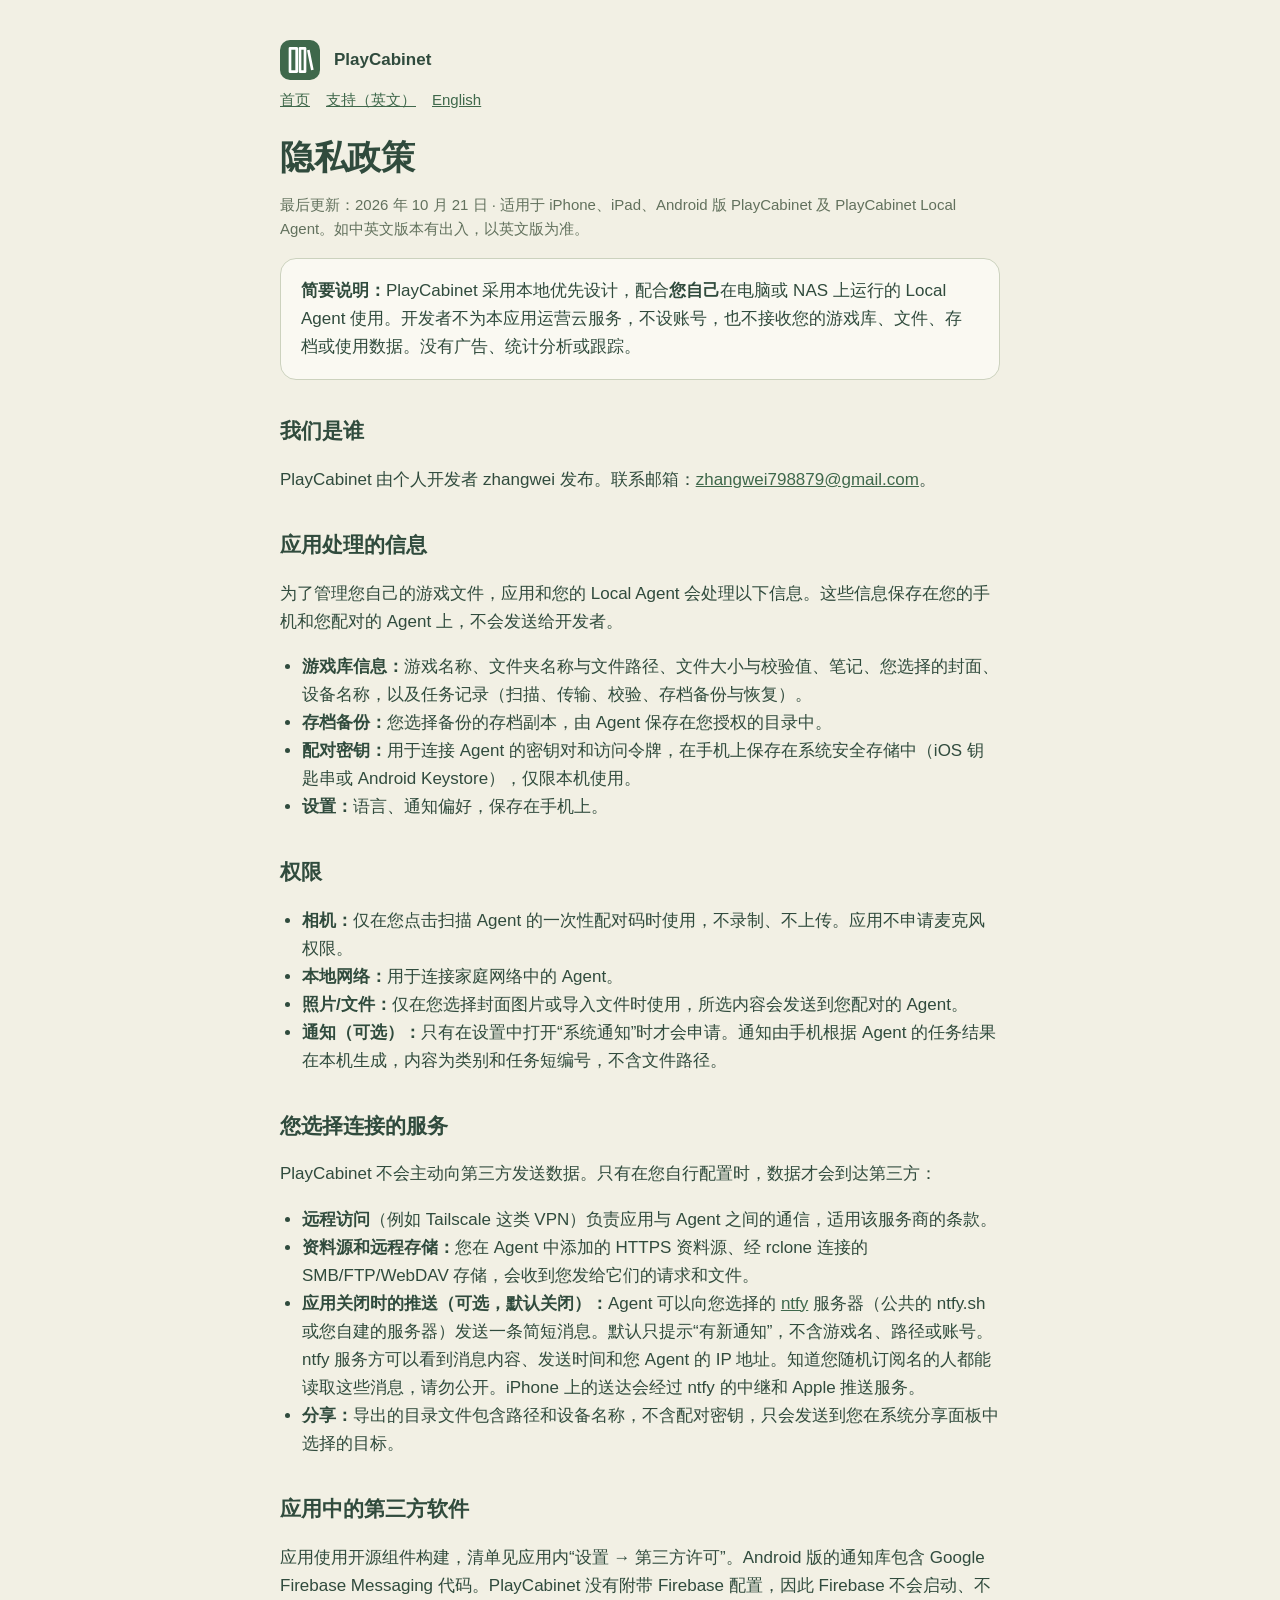
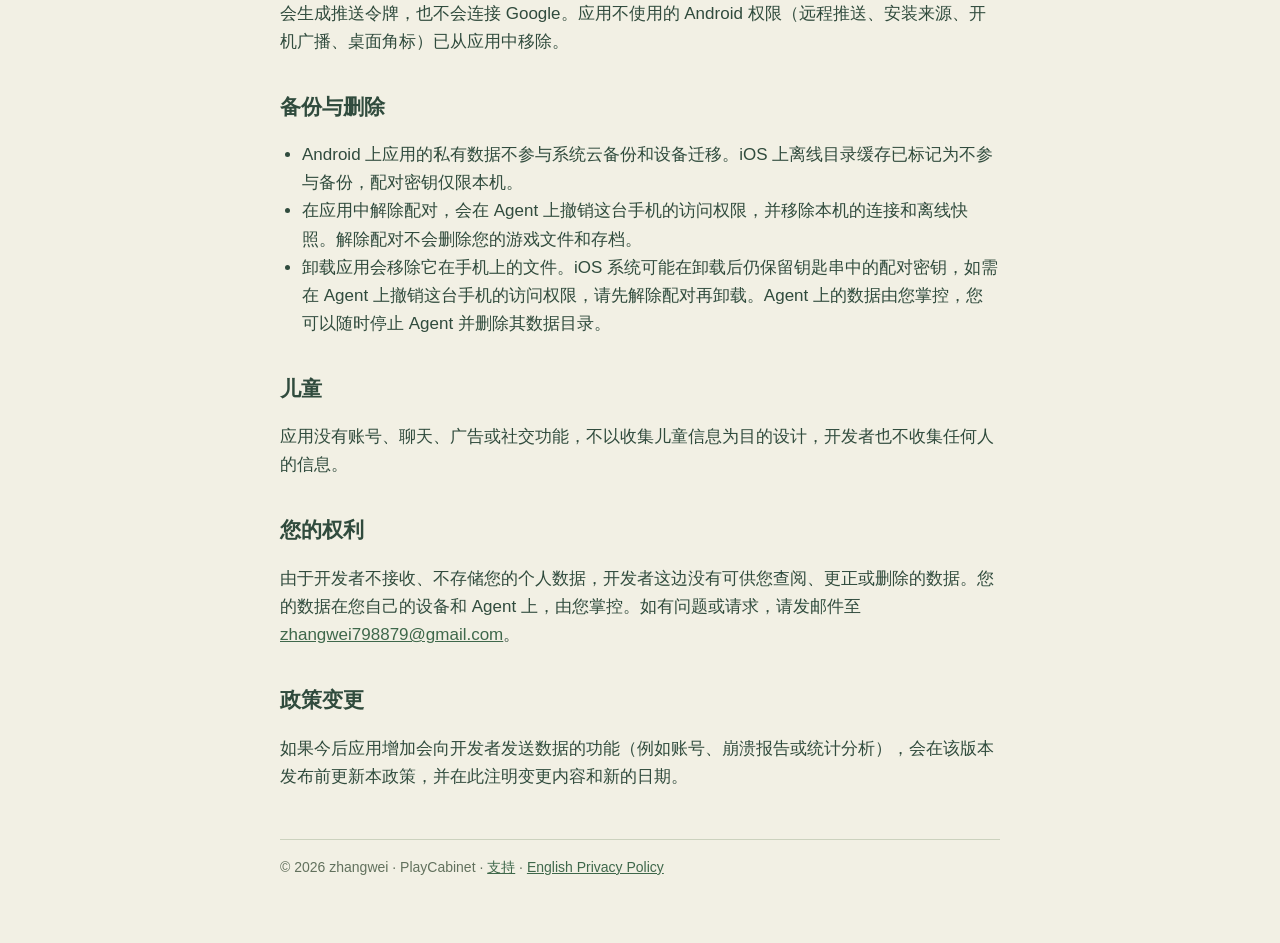
==== privacy-zh.html @ b98efe16 "PlayCabinet privacy policy and support pages" ====
<!doctype html>
<html lang="zh-CN">
<head>
<meta charset="utf-8">
<meta name="viewport" content="width=device-width,initial-scale=1">
<title>PlayCabinet 隐私政策</title>
<link rel="stylesheet" href="style.css">
</head>
<body><main>
<header>
<svg width="40" height="40" viewBox="0 0 24 24" aria-hidden="true"><rect width="24" height="24" rx="6" fill="#3F684B"/><path d="M6 5h4v14H6z M12 5h3v14h-3z M17 6l2.4 12" fill="none" stroke="#fff" stroke-width="1.6" stroke-linejoin="round"/></svg>
<div><strong>PlayCabinet</strong></div>
</header>
<nav class="top"><a href="index.html">首页</a><a href="support.html">支持（英文）</a><a href="privacy.html">English</a></nav>
<h1>隐私政策</h1>
<p class="muted">最后更新：2026 年 10 月 21 日 · 适用于 iPhone、iPad、Android 版 PlayCabinet 及 PlayCabinet Local Agent。如中英文版本有出入，以英文版为准。</p>

<div class="card"><strong>简要说明：</strong>PlayCabinet 采用本地优先设计，配合<strong>您自己</strong>在电脑或 NAS 上运行的 Local Agent 使用。开发者不为本应用运营云服务，不设账号，也不接收您的游戏库、文件、存档或使用数据。没有广告、统计分析或跟踪。</div>

<h2>我们是谁</h2>
<p>PlayCabinet 由个人开发者 zhangwei 发布。联系邮箱：<a href="mailto:zhangwei798879@gmail.com">zhangwei798879@gmail.com</a>。</p>

<h2>应用处理的信息</h2>
<p>为了管理您自己的游戏文件，应用和您的 Local Agent 会处理以下信息。这些信息保存在您的手机和您配对的 Agent 上，不会发送给开发者。</p>
<ul>
<li><strong>游戏库信息：</strong>游戏名称、文件夹名称与文件路径、文件大小与校验值、笔记、您选择的封面、设备名称，以及任务记录（扫描、传输、校验、存档备份与恢复）。</li>
<li><strong>存档备份：</strong>您选择备份的存档副本，由 Agent 保存在您授权的目录中。</li>
<li><strong>配对密钥：</strong>用于连接 Agent 的密钥对和访问令牌，在手机上保存在系统安全存储中（iOS 钥匙串或 Android Keystore），仅限本机使用。</li>
<li><strong>设置：</strong>语言、通知偏好，保存在手机上。</li>
</ul>

<h2>权限</h2>
<ul>
<li><strong>相机：</strong>仅在您点击扫描 Agent 的一次性配对码时使用，不录制、不上传。应用不申请麦克风权限。</li>
<li><strong>本地网络：</strong>用于连接家庭网络中的 Agent。</li>
<li><strong>照片/文件：</strong>仅在您选择封面图片或导入文件时使用，所选内容会发送到您配对的 Agent。</li>
<li><strong>通知（可选）：</strong>只有在设置中打开“系统通知”时才会申请。通知由手机根据 Agent 的任务结果在本机生成，内容为类别和任务短编号，不含文件路径。</li>
</ul>

<h2>您选择连接的服务</h2>
<p>PlayCabinet 不会主动向第三方发送数据。只有在您自行配置时，数据才会到达第三方：</p>
<ul>
<li><strong>远程访问</strong>（例如 Tailscale 这类 VPN）负责应用与 Agent 之间的通信，适用该服务商的条款。</li>
<li><strong>资料源和远程存储：</strong>您在 Agent 中添加的 HTTPS 资料源、经 rclone 连接的 SMB/FTP/WebDAV 存储，会收到您发给它们的请求和文件。</li>
<li><strong>应用关闭时的推送（可选，默认关闭）：</strong>Agent 可以向您选择的 <a href="https://ntfy.sh">ntfy</a> 服务器（公共的 ntfy.sh 或您自建的服务器）发送一条简短消息。默认只提示“有新通知”，不含游戏名、路径或账号。ntfy 服务方可以看到消息内容、发送时间和您 Agent 的 IP 地址。知道您随机订阅名的人都能读取这些消息，请勿公开。iPhone 上的送达会经过 ntfy 的中继和 Apple 推送服务。</li>
<li><strong>分享：</strong>导出的目录文件包含路径和设备名称，不含配对密钥，只会发送到您在系统分享面板中选择的目标。</li>
</ul>

<h2>应用中的第三方软件</h2>
<p>应用使用开源组件构建，清单见应用内“设置 → 第三方许可”。Android 版的通知库包含 Google Firebase Messaging 代码。PlayCabinet 没有附带 Firebase 配置，因此 Firebase 不会启动、不会生成推送令牌，也不会连接 Google。应用不使用的 Android 权限（远程推送、安装来源、开机广播、桌面角标）已从应用中移除。</p>

<h2>备份与删除</h2>
<ul>
<li>Android 上应用的私有数据不参与系统云备份和设备迁移。iOS 上离线目录缓存已标记为不参与备份，配对密钥仅限本机。</li>
<li>在应用中解除配对，会在 Agent 上撤销这台手机的访问权限，并移除本机的连接和离线快照。解除配对不会删除您的游戏文件和存档。</li>
<li>卸载应用会移除它在手机上的文件。iOS 系统可能在卸载后仍保留钥匙串中的配对密钥，如需在 Agent 上撤销这台手机的访问权限，请先解除配对再卸载。Agent 上的数据由您掌控，您可以随时停止 Agent 并删除其数据目录。</li>
</ul>

<h2>儿童</h2>
<p>应用没有账号、聊天、广告或社交功能，不以收集儿童信息为目的设计，开发者也不收集任何人的信息。</p>

<h2>您的权利</h2>
<p>由于开发者不接收、不存储您的个人数据，开发者这边没有可供您查阅、更正或删除的数据。您的数据在您自己的设备和 Agent 上，由您掌控。如有问题或请求，请发邮件至 <a href="mailto:zhangwei798879@gmail.com">zhangwei798879@gmail.com</a>。</p>

<h2>政策变更</h2>
<p>如果今后应用增加会向开发者发送数据的功能（例如账号、崩溃报告或统计分析），会在该版本发布前更新本政策，并在此注明变更内容和新的日期。</p>

<footer>© 2026 zhangwei · PlayCabinet · <a href="support.html">支持</a> · <a href="privacy.html">English Privacy Policy</a></footer>
</main></body>
</html>
---- style.css ----
:root{--bg:#F2F0E4;--panel:#FAF9F2;--line:#CCD2BE;--text:#304B3D;--muted:#62715D;--accent:#3F684B;--warn:#8A5A25}
@media (prefers-color-scheme:dark){:root{--bg:#141A16;--panel:#1C241F;--line:#2F3C33;--text:#E4EBE2;--muted:#A3B09F;--accent:#8FC08A;--warn:#E1B36B}}
*{box-sizing:border-box}html{-webkit-text-size-adjust:100%}
body{margin:0;background:var(--bg);color:var(--text);font:17px/1.65 -apple-system,BlinkMacSystemFont,"Segoe UI",Roboto,"PingFang SC","Noto Sans SC",sans-serif}
main{max-width:760px;margin:0 auto;padding:40px 20px 64px}
header{display:flex;align-items:center;gap:14px;margin-bottom:8px}
header svg{flex:none}
h1{font-size:34px;line-height:1.2;margin:8px 0 6px;letter-spacing:-.3px}
h2{font-size:21px;margin:34px 0 8px}
h3{font-size:17px;margin:20px 0 4px}
p,li{color:var(--text)}.muted{color:var(--muted);font-size:15px}
a{color:var(--accent)}nav.top{display:flex;gap:16px;flex-wrap:wrap;font-size:15px;margin:6px 0 24px}
.card{background:var(--panel);border:1px solid var(--line);border-radius:16px;padding:18px 20px;margin:16px 0}
.note{border-left:4px solid var(--warn);background:var(--panel);padding:12px 16px;border-radius:8px}
ul{padding-left:22px}code{font-size:15px;background:var(--panel);border:1px solid var(--line);border-radius:6px;padding:1px 5px;word-break:break-all}
footer{margin-top:48px;padding-top:16px;border-top:1px solid var(--line);color:var(--muted);font-size:14px}
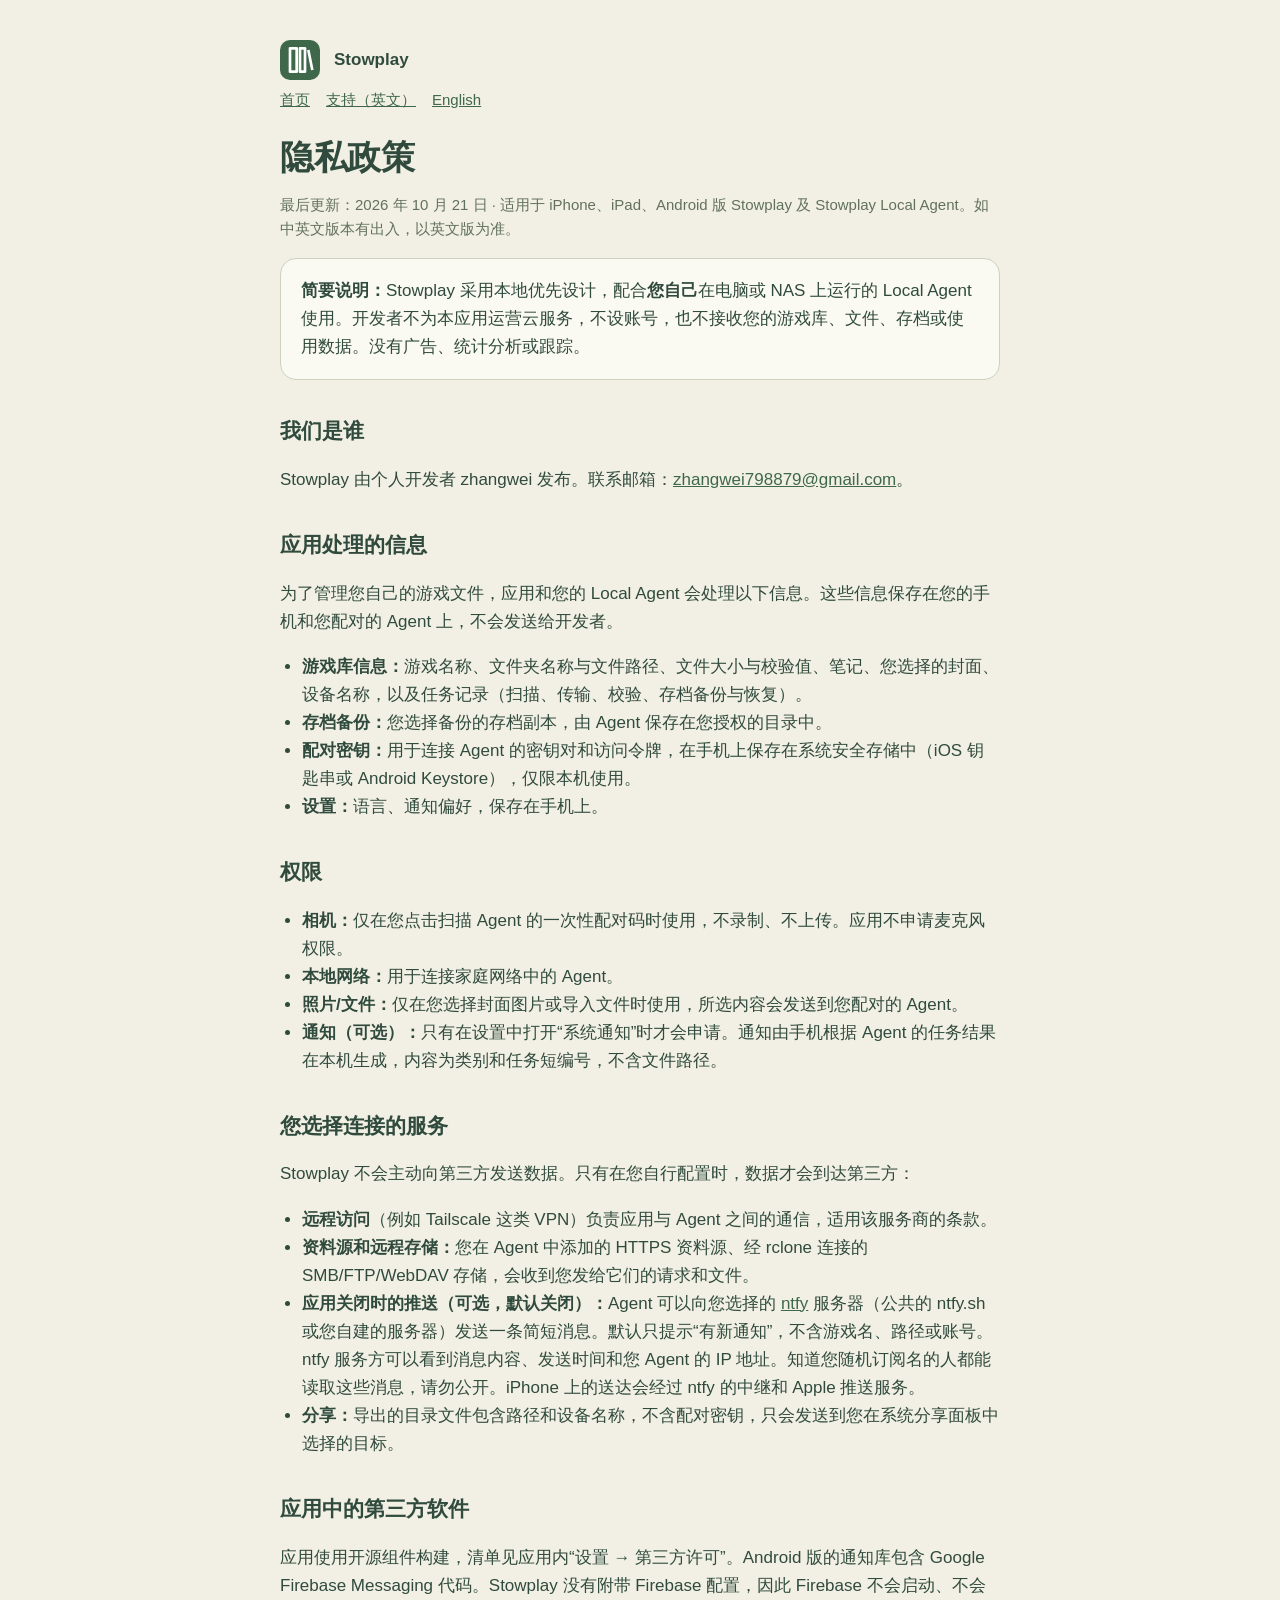
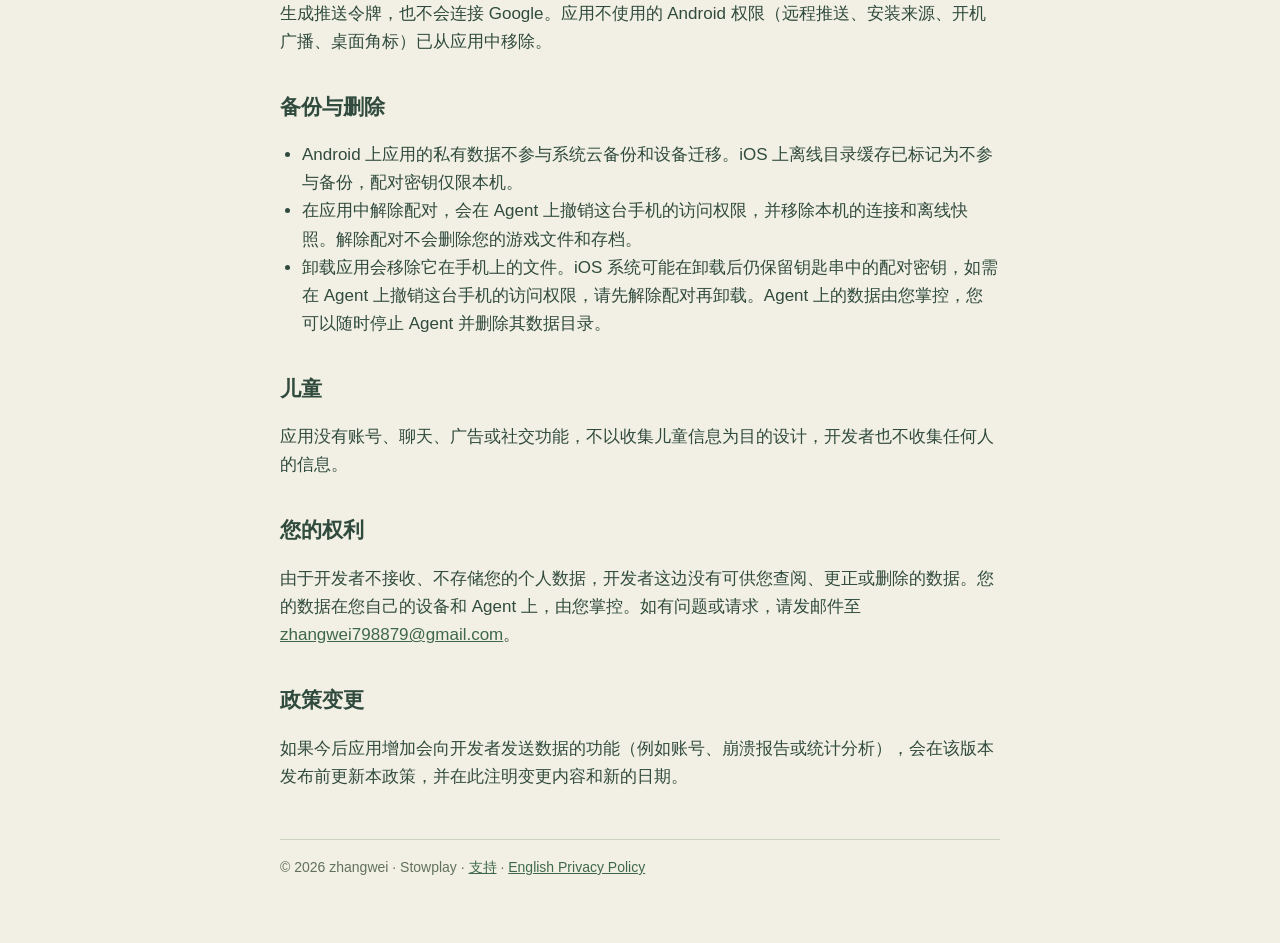
==== commit 7ab77423: "Rename product to Stowplay" ====
--- a/privacy-zh.html
+++ b/privacy-zh.html
@@ -3,22 +3,22 @@
 <head>
 <meta charset="utf-8">
 <meta name="viewport" content="width=device-width,initial-scale=1">
-<title>PlayCabinet 隐私政策</title>
+<title>Stowplay 隐私政策</title>
 <link rel="stylesheet" href="style.css">
 </head>
 <body><main>
 <header>
 <svg width="40" height="40" viewBox="0 0 24 24" aria-hidden="true"><rect width="24" height="24" rx="6" fill="#3F684B"/><path d="M6 5h4v14H6z M12 5h3v14h-3z M17 6l2.4 12" fill="none" stroke="#fff" stroke-width="1.6" stroke-linejoin="round"/></svg>
-<div><strong>PlayCabinet</strong></div>
+<div><strong>Stowplay</strong></div>
 </header>
 <nav class="top"><a href="index.html">首页</a><a href="support.html">支持（英文）</a><a href="privacy.html">English</a></nav>
 <h1>隐私政策</h1>
-<p class="muted">最后更新：2026 年 10 月 21 日 · 适用于 iPhone、iPad、Android 版 PlayCabinet 及 PlayCabinet Local Agent。如中英文版本有出入，以英文版为准。</p>
+<p class="muted">最后更新：2026 年 10 月 21 日 · 适用于 iPhone、iPad、Android 版 Stowplay 及 Stowplay Local Agent。如中英文版本有出入，以英文版为准。</p>
 
-<div class="card"><strong>简要说明：</strong>PlayCabinet 采用本地优先设计，配合<strong>您自己</strong>在电脑或 NAS 上运行的 Local Agent 使用。开发者不为本应用运营云服务，不设账号，也不接收您的游戏库、文件、存档或使用数据。没有广告、统计分析或跟踪。</div>
+<div class="card"><strong>简要说明：</strong>Stowplay 采用本地优先设计，配合<strong>您自己</strong>在电脑或 NAS 上运行的 Local Agent 使用。开发者不为本应用运营云服务，不设账号，也不接收您的游戏库、文件、存档或使用数据。没有广告、统计分析或跟踪。</div>
 
 <h2>我们是谁</h2>
-<p>PlayCabinet 由个人开发者 zhangwei 发布。联系邮箱：<a href="mailto:zhangwei798879@gmail.com">zhangwei798879@gmail.com</a>。</p>
+<p>Stowplay 由个人开发者 zhangwei 发布。联系邮箱：<a href="mailto:zhangwei798879@gmail.com">zhangwei798879@gmail.com</a>。</p>
 
 <h2>应用处理的信息</h2>
 <p>为了管理您自己的游戏文件，应用和您的 Local Agent 会处理以下信息。这些信息保存在您的手机和您配对的 Agent 上，不会发送给开发者。</p>
@@ -38,7 +38,7 @@
 </ul>
 
 <h2>您选择连接的服务</h2>
-<p>PlayCabinet 不会主动向第三方发送数据。只有在您自行配置时，数据才会到达第三方：</p>
+<p>Stowplay 不会主动向第三方发送数据。只有在您自行配置时，数据才会到达第三方：</p>
 <ul>
 <li><strong>远程访问</strong>（例如 Tailscale 这类 VPN）负责应用与 Agent 之间的通信，适用该服务商的条款。</li>
 <li><strong>资料源和远程存储：</strong>您在 Agent 中添加的 HTTPS 资料源、经 rclone 连接的 SMB/FTP/WebDAV 存储，会收到您发给它们的请求和文件。</li>
@@ -47,7 +47,7 @@
 </ul>
 
 <h2>应用中的第三方软件</h2>
-<p>应用使用开源组件构建，清单见应用内“设置 → 第三方许可”。Android 版的通知库包含 Google Firebase Messaging 代码。PlayCabinet 没有附带 Firebase 配置，因此 Firebase 不会启动、不会生成推送令牌，也不会连接 Google。应用不使用的 Android 权限（远程推送、安装来源、开机广播、桌面角标）已从应用中移除。</p>
+<p>应用使用开源组件构建，清单见应用内“设置 → 第三方许可”。Android 版的通知库包含 Google Firebase Messaging 代码。Stowplay 没有附带 Firebase 配置，因此 Firebase 不会启动、不会生成推送令牌，也不会连接 Google。应用不使用的 Android 权限（远程推送、安装来源、开机广播、桌面角标）已从应用中移除。</p>
 
 <h2>备份与删除</h2>
 <ul>
@@ -65,6 +65,6 @@
 <h2>政策变更</h2>
 <p>如果今后应用增加会向开发者发送数据的功能（例如账号、崩溃报告或统计分析），会在该版本发布前更新本政策，并在此注明变更内容和新的日期。</p>
 
-<footer>© 2026 zhangwei · PlayCabinet · <a href="support.html">支持</a> · <a href="privacy.html">English Privacy Policy</a></footer>
+<footer>© 2026 zhangwei · Stowplay · <a href="support.html">支持</a> · <a href="privacy.html">English Privacy Policy</a></footer>
 </main></body>
 </html>
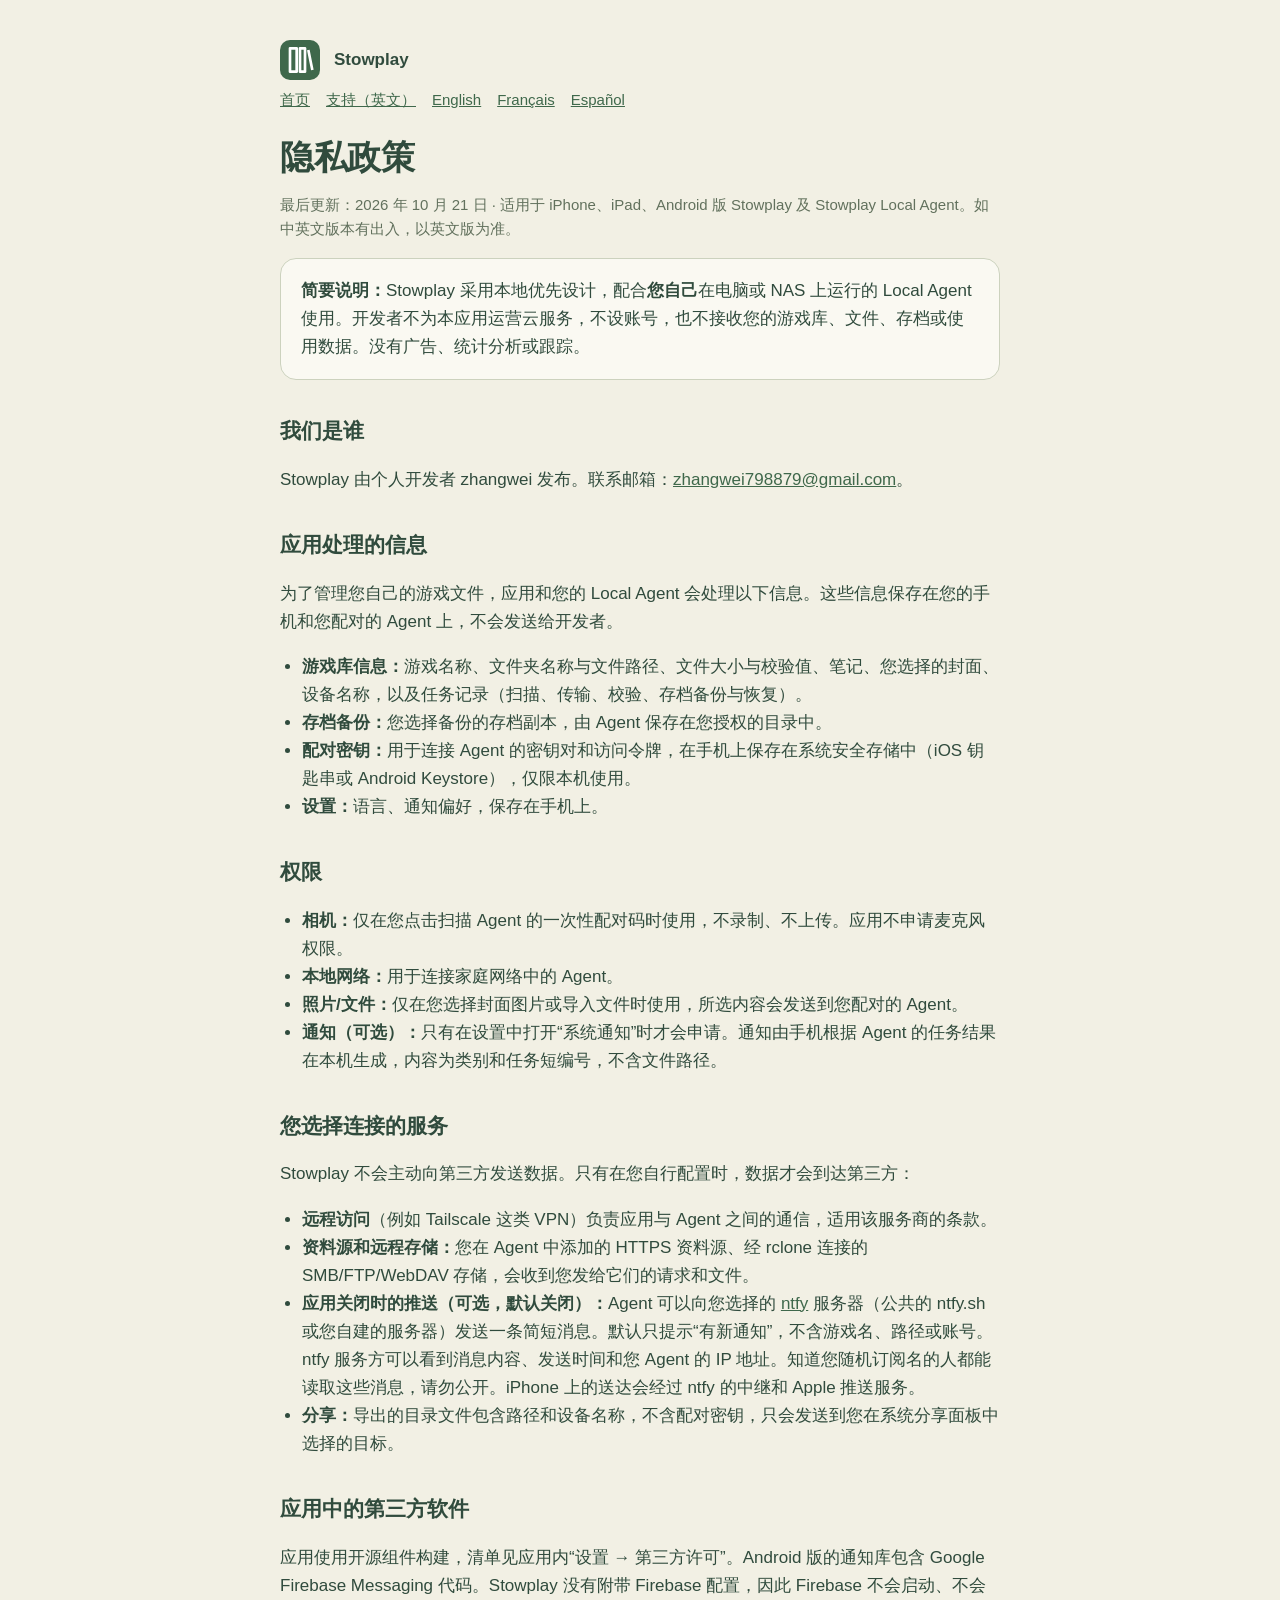
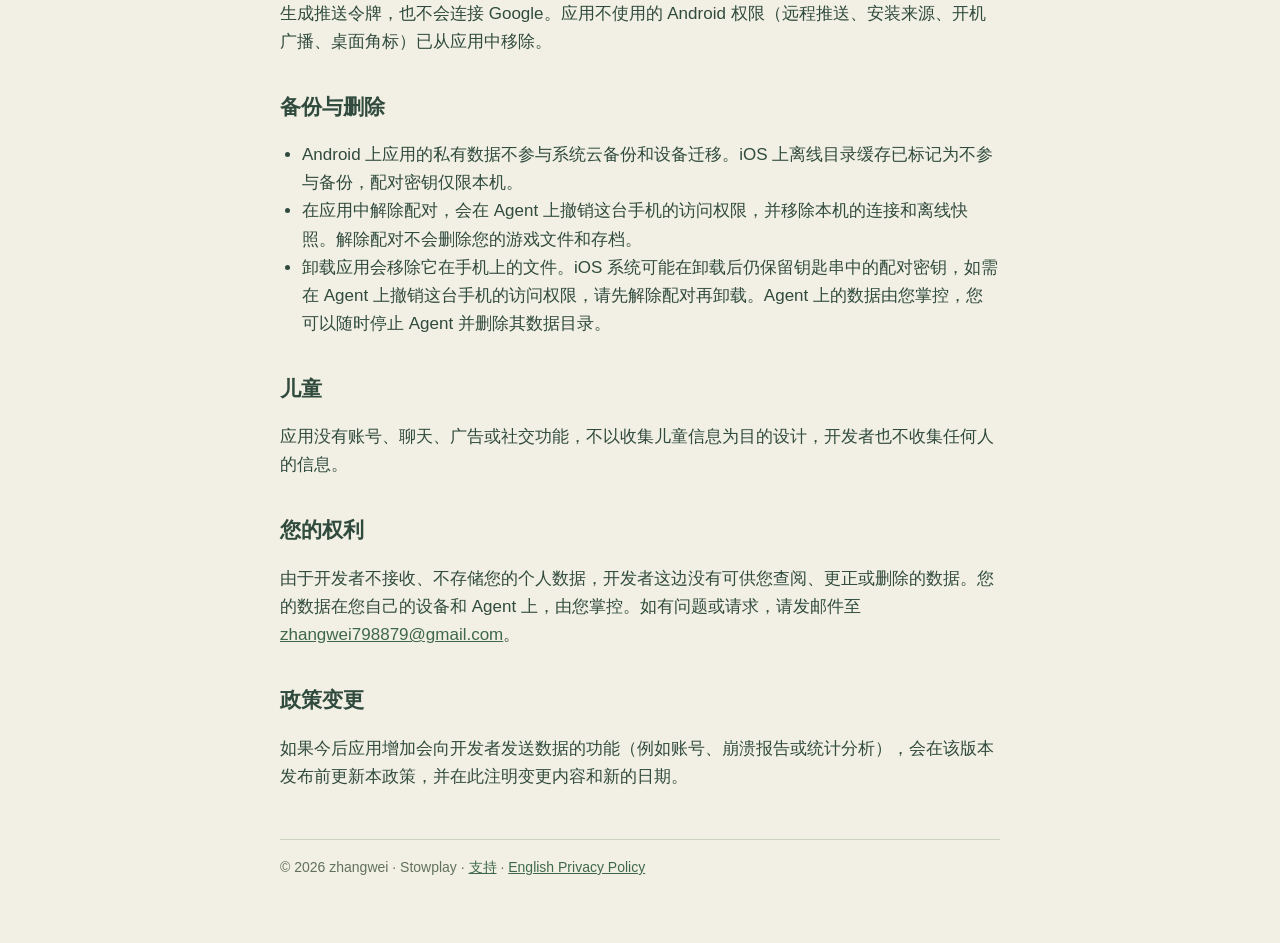
==== commit 663b8422: "Add French and Spanish privacy and support pages" ====
--- a/privacy-zh.html
+++ b/privacy-zh.html
@@ -11,7 +11,7 @@
 <svg width="40" height="40" viewBox="0 0 24 24" aria-hidden="true"><rect width="24" height="24" rx="6" fill="#3F684B"/><path d="M6 5h4v14H6z M12 5h3v14h-3z M17 6l2.4 12" fill="none" stroke="#fff" stroke-width="1.6" stroke-linejoin="round"/></svg>
 <div><strong>Stowplay</strong></div>
 </header>
-<nav class="top"><a href="index.html">首页</a><a href="support.html">支持（英文）</a><a href="privacy.html">English</a></nav>
+<nav class="top"><a href="index.html">首页</a><a href="support.html">支持（英文）</a><a href="privacy.html">English</a><a href="privacy-fr.html">Français</a><a href="privacy-es.html">Español</a></nav>
 <h1>隐私政策</h1>
 <p class="muted">最后更新：2026 年 10 月 21 日 · 适用于 iPhone、iPad、Android 版 Stowplay 及 Stowplay Local Agent。如中英文版本有出入，以英文版为准。</p>
 
